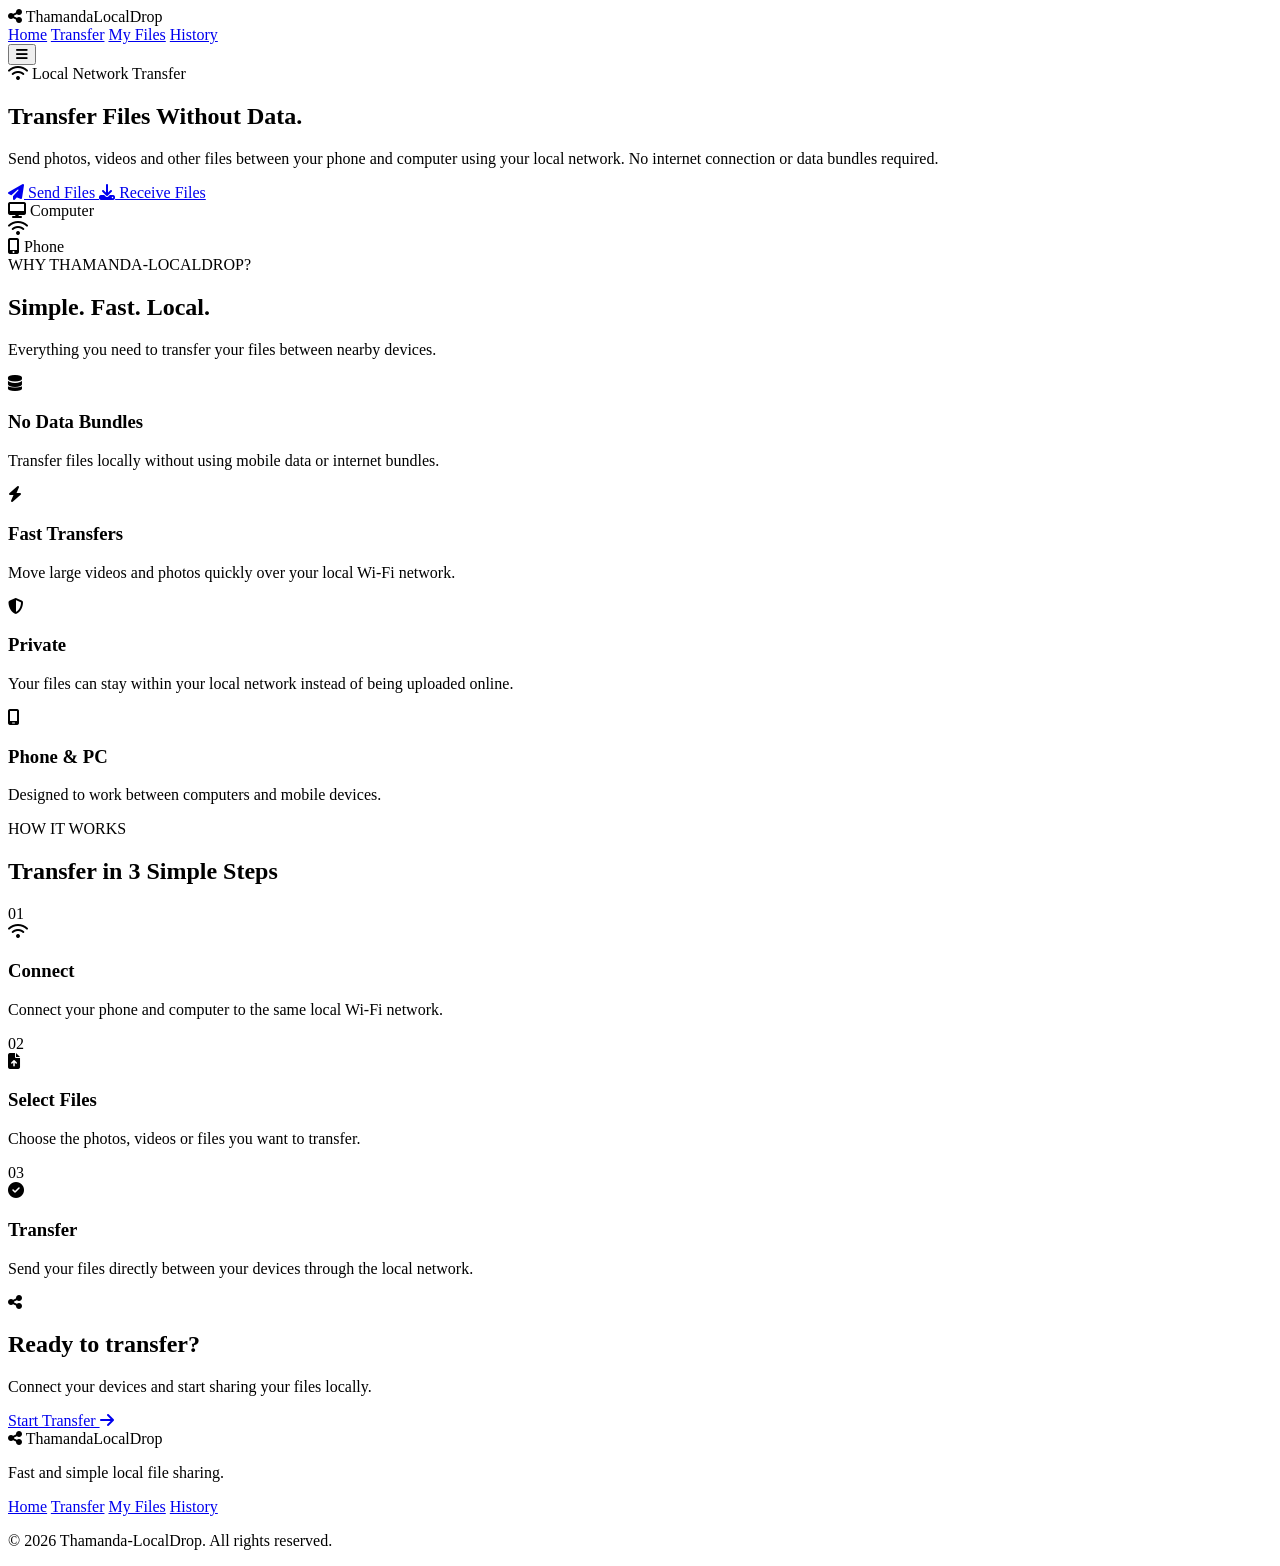
==== index.html @ da9ce6a8 "index and transfer done" ====
<!DOCTYPE html>
<html lang="en">

<head>
    <meta charset="UTF-8">

    <meta name="viewport" content="width=device-width, initial-scale=1.0">

    <meta name="description"
        content="Thamanda-LocalDrop allows you to transfer photos and videos between devices without using mobile data.">

    <title>Thamanda-LocalDrop | File Transfer</title>

    <link rel="stylesheet" href="css/style.css">

    <!-- Font Awesome -->
    <link rel="stylesheet"
        href="https://cdnjs.cloudflare.com/ajax/libs/font-awesome/6.7.2/css/all.min.css">
</head>

<body>

    <!-- ================= HEADER ================= -->

    <header class="header">

        <div class="logo">
            <i class="fa-solid fa-share-nodes"></i>
            <span>Thamanda<span>LocalDrop</span></span>
        </div>

        <nav class="navbar">
            <a href="index.html" class="active">Home</a>
            <a href="transfer.html">Transfer</a>
            <a href="files.html">My Files</a>
            <a href="history.html">History</a>
        </nav>

        <button class="menu-btn" id="menuBtn">
            <i class="fa-solid fa-bars"></i>
        </button>

    </header>


    <!-- ================= HERO SECTION ================= -->

    <main>

        <section class="hero">

            <div class="hero-content">

                <div class="badge">
                    <i class="fa-solid fa-wifi"></i>
                    Local Network Transfer
                </div>

                <h1>
                    Transfer Files
                    <span>Without Data.</span>
                </h1>

                <p>
                    Send photos, videos and other files between your
                    phone and computer using your local network.
                    No internet connection or data bundles required.
                </p>

                <div class="hero-buttons">

                    <a href="transfer.html" class="btn primary-btn">
                        <i class="fa-solid fa-paper-plane"></i>
                        Send Files
                    </a>

                    <a href="files.html" class="btn secondary-btn">
                        <i class="fa-solid fa-download"></i>
                        Receive Files
                    </a>

                </div>

            </div>


            <!-- Transfer Illustration -->

            <div class="transfer-illustration">

                <div class="device computer">

                    <div class="device-screen">

                        <i class="fa-solid fa-desktop"></i>

                        <span>Computer</span>

                    </div>

                </div>


                <div class="connection">

                    <div class="connection-line"></div>

                    <div class="connection-icon">
                        <i class="fa-solid fa-wifi"></i>
                    </div>

                </div>


                <div class="device phone">

                    <div class="device-screen">

                        <i class="fa-solid fa-mobile-screen-button"></i>

                        <span>Phone</span>

                    </div>

                </div>

            </div>

        </section>


        <!-- ================= FEATURES ================= -->

        <section class="features">

            <div class="section-heading">

                <span>WHY THAMANDA-LOCALDROP?</span>

                <h2>
                    Simple. Fast. Local.
                </h2>

                <p>
                    Everything you need to transfer your files
                    between nearby devices.
                </p>

            </div>


            <div class="feature-container">

                <div class="feature-card">

                    <div class="feature-icon">
                        <i class="fa-solid fa-database"></i>
                    </div>

                    <h3>No Data Bundles</h3>

                    <p>
                        Transfer files locally without using
                        mobile data or internet bundles.
                    </p>

                </div>


                <div class="feature-card">

                    <div class="feature-icon">
                        <i class="fa-solid fa-bolt"></i>
                    </div>

                    <h3>Fast Transfers</h3>

                    <p>
                        Move large videos and photos quickly
                        over your local Wi-Fi network.
                    </p>

                </div>


                <div class="feature-card">

                    <div class="feature-icon">
                        <i class="fa-solid fa-shield-halved"></i>
                    </div>

                    <h3>Private</h3>

                    <p>
                        Your files can stay within your local
                        network instead of being uploaded online.
                    </p>

                </div>


                <div class="feature-card">

                    <div class="feature-icon">
                        <i class="fa-solid fa-mobile-screen"></i>
                    </div>

                    <h3>Phone & PC</h3>

                    <p>
                        Designed to work between computers
                        and mobile devices.
                    </p>

                </div>

            </div>

        </section>


        <!-- ================= HOW IT WORKS ================= -->

        <section class="how-it-works">

            <div class="section-heading">

                <span>HOW IT WORKS</span>

                <h2>
                    Transfer in 3 Simple Steps
                </h2>

            </div>


            <div class="steps">

                <div class="step">

                    <div class="step-number">01</div>

                    <i class="fa-solid fa-wifi"></i>

                    <h3>Connect</h3>

                    <p>
                        Connect your phone and computer
                        to the same local Wi-Fi network.
                    </p>

                </div>


                <div class="step">

                    <div class="step-number">02</div>

                    <i class="fa-solid fa-file-arrow-up"></i>

                    <h3>Select Files</h3>

                    <p>
                        Choose the photos, videos or files
                        you want to transfer.
                    </p>

                </div>


                <div class="step">

                    <div class="step-number">03</div>

                    <i class="fa-solid fa-circle-check"></i>

                    <h3>Transfer</h3>

                    <p>
                        Send your files directly between
                        your devices through the local network.
                    </p>

                </div>

            </div>

        </section>


        <!-- ================= CALL TO ACTION ================= -->

        <section class="cta">

            <div class="cta-content">

                <i class="fa-solid fa-share-nodes"></i>

                <h2>
                    Ready to transfer?
                </h2>

                <p>
                    Connect your devices and start sharing
                    your files locally.
                </p>

                <a href="transfer.html" class="btn primary-btn">
                    Start Transfer
                    <i class="fa-solid fa-arrow-right"></i>
                </a>

            </div>

        </section>

    </main>


    <!-- ================= FOOTER ================= -->

    <footer class="footer">

        <div class="footer-content">

            <div class="footer-logo">

                <i class="fa-solid fa-share-nodes"></i>

                <span>
                    Thamanda<span>LocalDrop</span>
                </span>

            </div>

            <p>
                Fast and simple local file sharing.
            </p>

            <div class="footer-links">

                <a href="index.html">Home</a>
                <a href="transfer.html">Transfer</a>
                <a href="files.html">My Files</a>
                <a href="history.html">History</a>

            </div>

        </div>

        <div class="copyright">

            <p>
                &copy; 2026 Thamanda-LocalDrop. All rights reserved.
            </p>

        </div>

    </footer>


    <script src="js/app.js"></script>

</body>

</html>
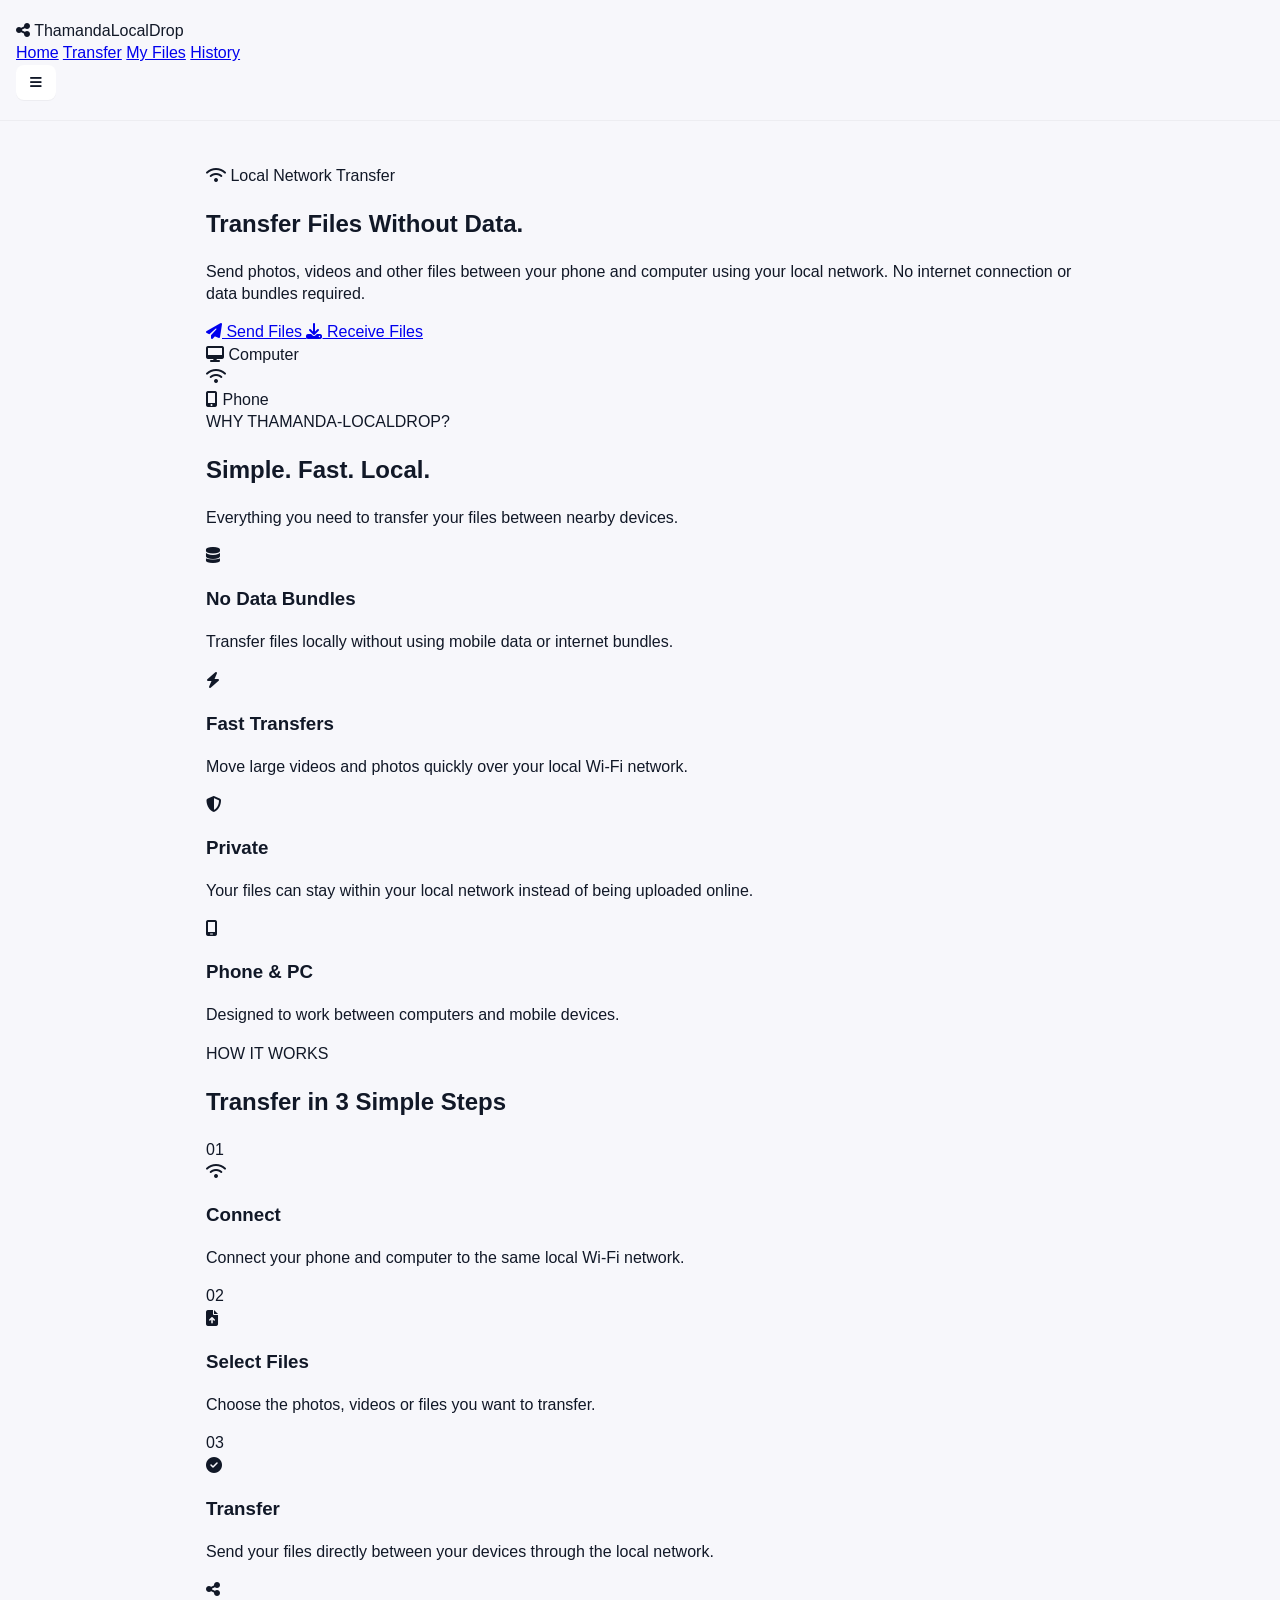
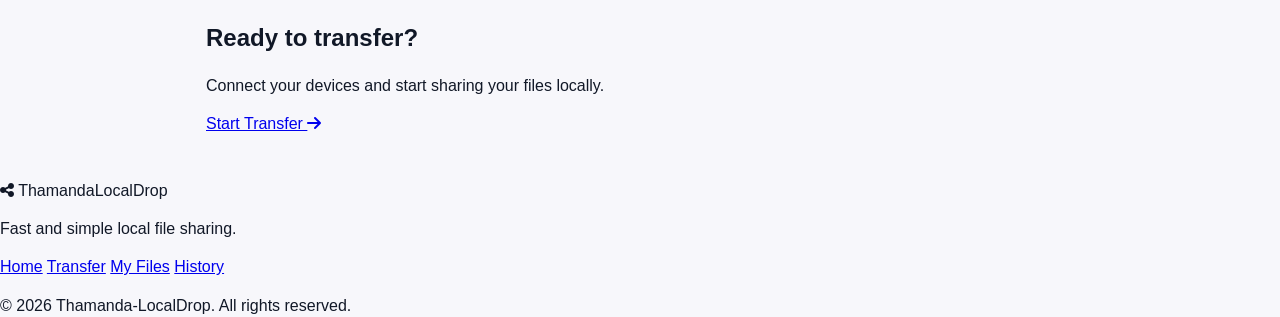
==== commit 1a2c998e: "done" ====
--- a/index.html
+++ b/index.html
@@ -11,7 +11,7 @@
 
     <title>Thamanda-LocalDrop | File Transfer</title>
 
-    <link rel="stylesheet" href="css/style.css">
+    <link rel="stylesheet" href="style.css">
 
     <!-- Font Awesome -->
     <link rel="stylesheet"
--- a/style.css
+++ b/style.css
@@ -0,0 +1,74 @@
+:root{
+	--bg: #f7f7fb;
+	--card: #ffffff;
+	--text: #111827;
+	--muted: #6b7280;
+	--accent: #2563eb;
+	--danger: #ef4444;
+	--radius: 8px;
+	--shadow: 0 6px 18px rgba(15,23,42,0.06);
+}
+
+html[data-theme="dark"]{
+	--bg: #0b1220;
+	--card: #071126;
+	--text: #e6eef8;
+	--muted: #9aa8bf;
+	--accent: #60a5fa;
+	--shadow: 0 8px 24px rgba(2,6,23,0.6);
+}
+
+*{box-sizing:border-box}
+html,body{height:100%}
+body{
+	margin:0;
+	font-family: -apple-system, BlinkMacSystemFont, "Segoe UI", Roboto, "Helvetica Neue", Arial;
+	background:var(--bg);
+	color:var(--text);
+	-webkit-font-smoothing:antialiased;
+	-moz-osx-font-smoothing:grayscale;
+	line-height:1.4;
+}
+
+header{padding:20px 16px;border-bottom:1px solid rgba(0,0,0,0.04);background:transparent}
+header h1{margin:0;font-size:20px}
+
+main{max-width:900px;margin:28px auto;padding:16px}
+
+.card{
+	background:var(--card);
+	border-radius:var(--radius);
+	box-shadow:var(--shadow);
+	padding:18px;
+}
+
+form{display:block}
+form section{display:flex;align-items:center;justify-content:space-between;padding:12px 0;border-bottom:1px solid rgba(15,23,42,0.03)}
+form section:last-of-type{border-bottom:0}
+form label{font-weight:600;color:var(--text);margin-right:12px}
+
+input[type="checkbox"]{width:18px;height:18px}
+select,input[type="text"],input[type="number"]{
+	padding:8px 10px;border-radius:6px;border:1px solid rgba(0,0,0,0.08);background:transparent;color:var(--text)
+}
+
+input[type="range"]{width:240px}
+.range-wrap{display:flex;align-items:center;gap:12px}
+
+.actions{display:flex;gap:12px;margin-top:18px}
+button{
+	border:0;padding:10px 14px;border-radius:8px;background:var(--card);cursor:pointer;color:var(--text);
+	box-shadow:0 1px 0 rgba(0,0,0,0.04)
+}
+button#saveBtn{background:var(--accent);color:white}
+button#resetBtn{background:transparent;border:1px solid rgba(0,0,0,0.06)}
+
+/* small screens */
+@media (max-width:600px){
+	form section{flex-direction:column;align-items:flex-start;gap:8px}
+	input[type="range"]{width:100%}
+}
+
+/* utility */
+.muted{color:var(--muted);font-size:13px}
+
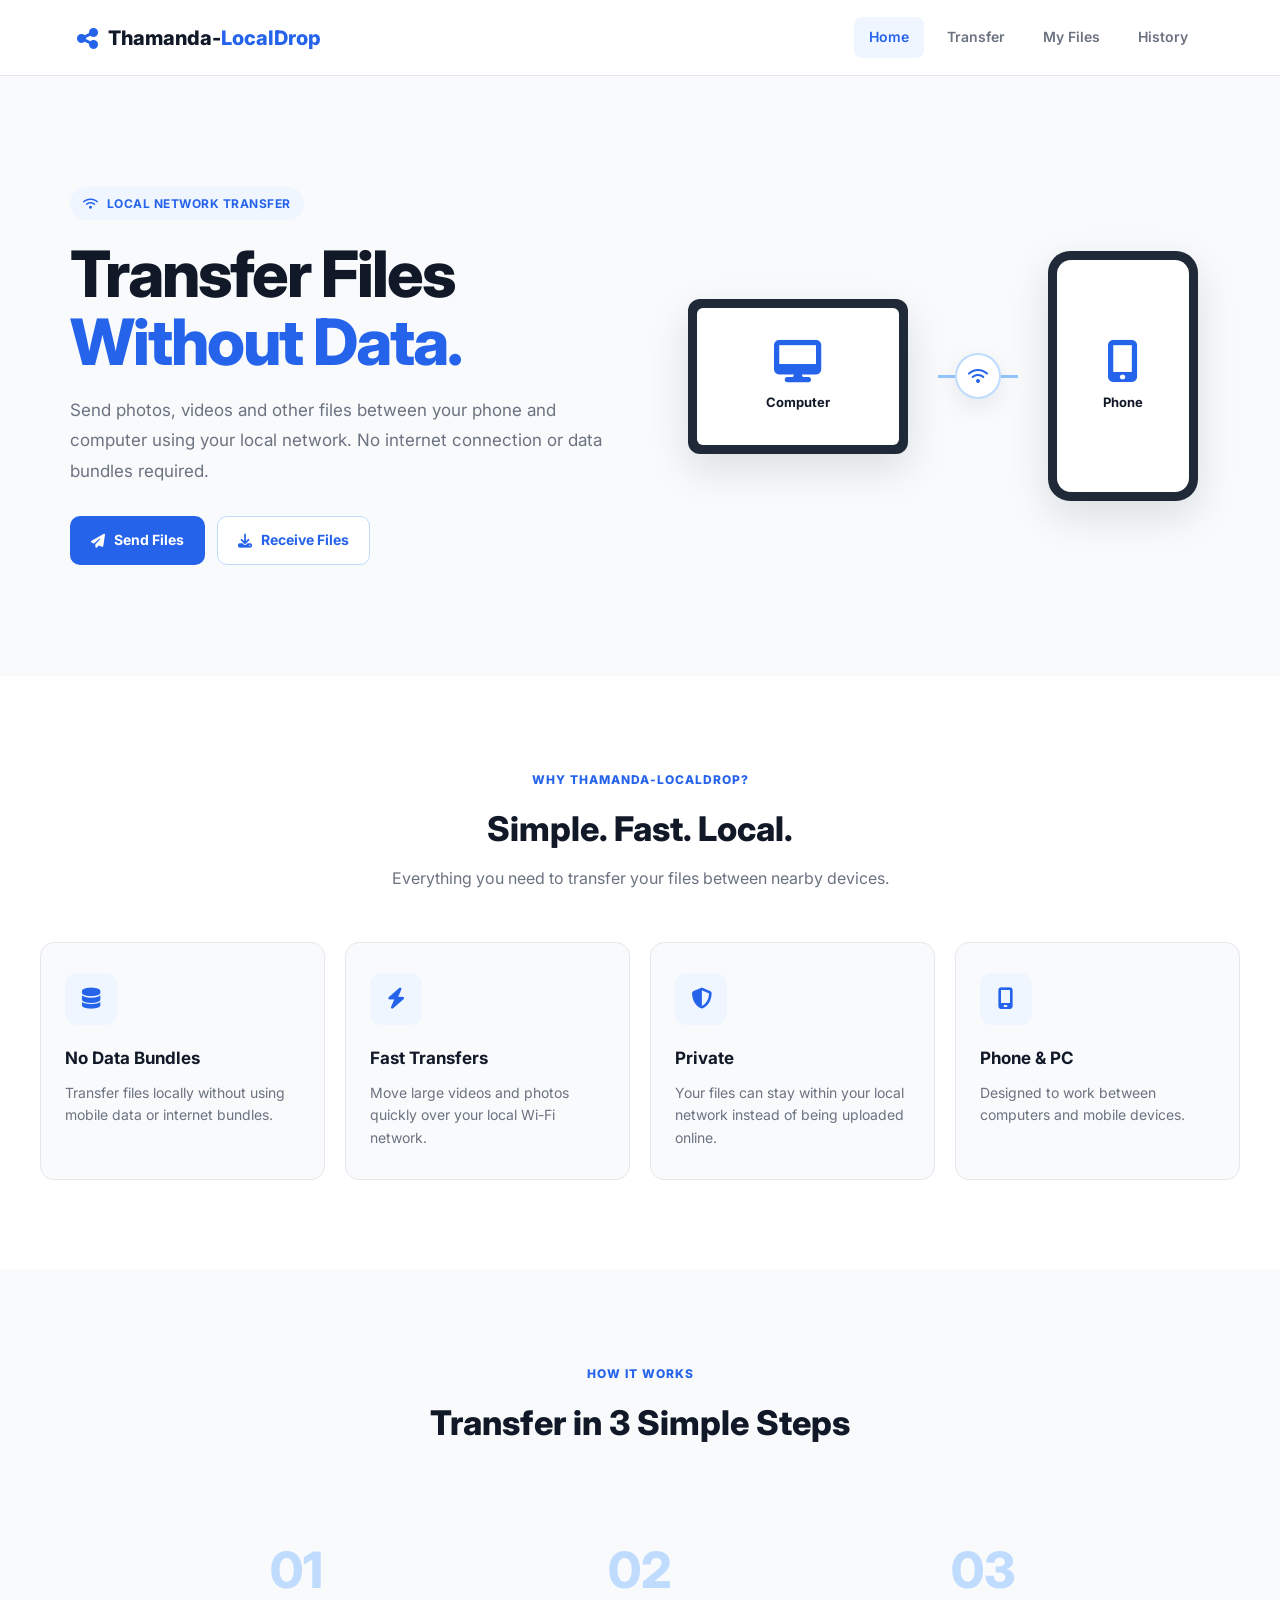
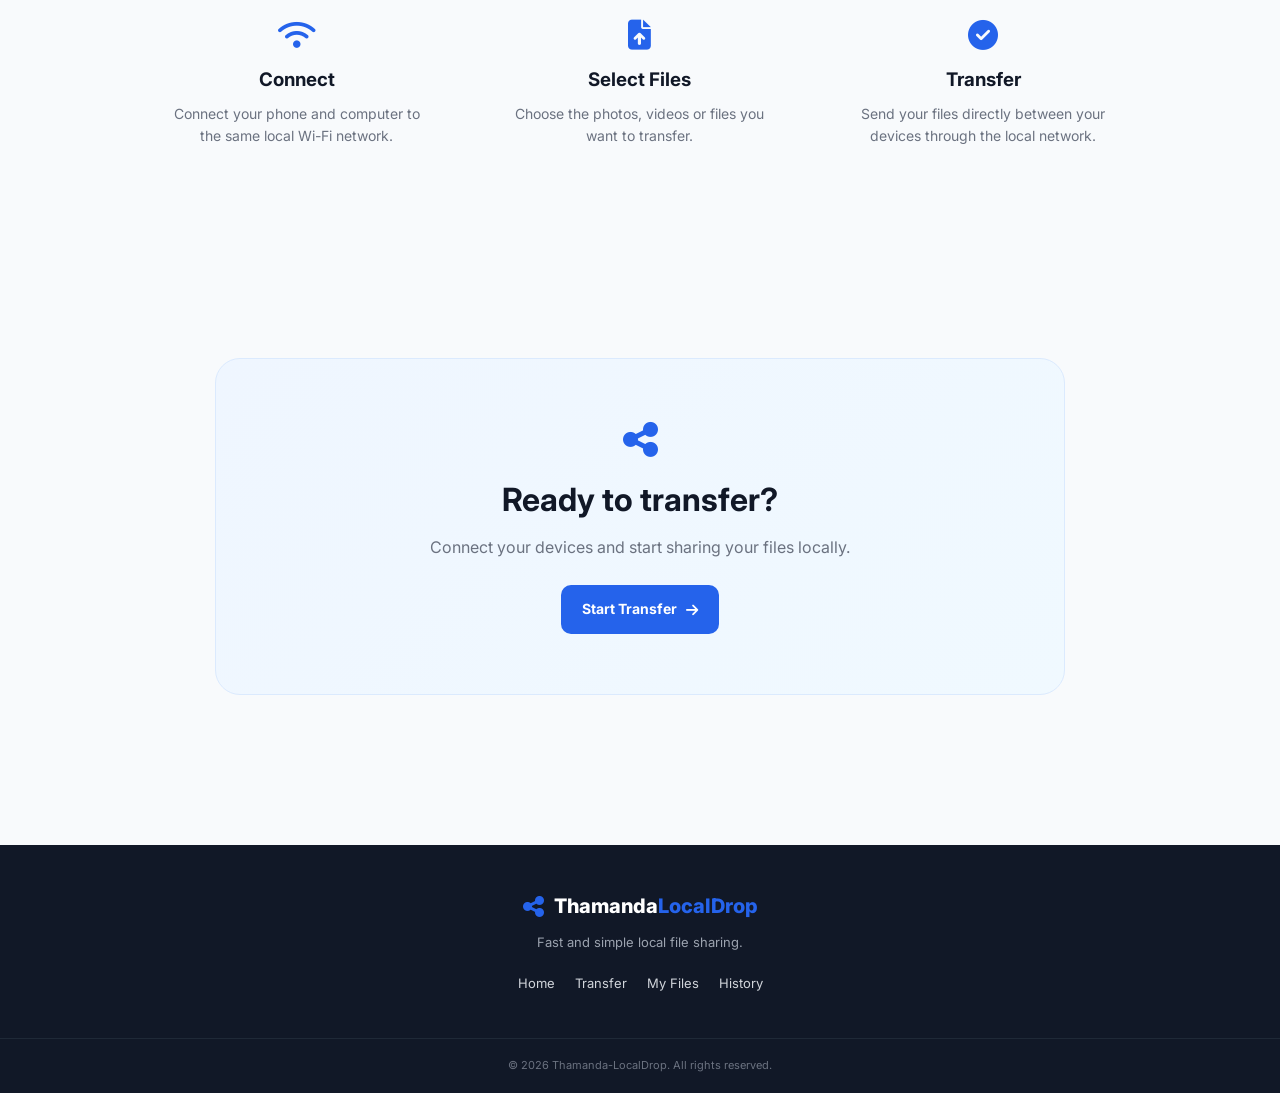
==== commit 3d747f43: "all pages done" ====
--- a/index.html
+++ b/index.html
@@ -26,7 +26,7 @@
 
         <div class="logo">
             <i class="fa-solid fa-share-nodes"></i>
-            <span>Thamanda<span>LocalDrop</span></span>
+            <span>Thamanda-<span>LocalDrop</span></span>
         </div>
 
         <nav class="navbar">
--- a/style.css
+++ b/style.css
@@ -1,74 +1,2448 @@
-:root{
-	--bg: #f7f7fb;
-	--card: #ffffff;
-	--text: #111827;
-	--muted: #6b7280;
-	--accent: #2563eb;
-	--danger: #ef4444;
-	--radius: 8px;
-	--shadow: 0 6px 18px rgba(15,23,42,0.06);
-}
-
-html[data-theme="dark"]{
-	--bg: #0b1220;
-	--card: #071126;
-	--text: #e6eef8;
-	--muted: #9aa8bf;
-	--accent: #60a5fa;
-	--shadow: 0 8px 24px rgba(2,6,23,0.6);
-}
-
-*{box-sizing:border-box}
-html,body{height:100%}
-body{
-	margin:0;
-	font-family: -apple-system, BlinkMacSystemFont, "Segoe UI", Roboto, "Helvetica Neue", Arial;
-	background:var(--bg);
-	color:var(--text);
-	-webkit-font-smoothing:antialiased;
-	-moz-osx-font-smoothing:grayscale;
-	line-height:1.4;
-}
-
-header{padding:20px 16px;border-bottom:1px solid rgba(0,0,0,0.04);background:transparent}
-header h1{margin:0;font-size:20px}
-
-main{max-width:900px;margin:28px auto;padding:16px}
-
-.card{
-	background:var(--card);
-	border-radius:var(--radius);
-	box-shadow:var(--shadow);
-	padding:18px;
-}
-
-form{display:block}
-form section{display:flex;align-items:center;justify-content:space-between;padding:12px 0;border-bottom:1px solid rgba(15,23,42,0.03)}
-form section:last-of-type{border-bottom:0}
-form label{font-weight:600;color:var(--text);margin-right:12px}
-
-input[type="checkbox"]{width:18px;height:18px}
-select,input[type="text"],input[type="number"]{
-	padding:8px 10px;border-radius:6px;border:1px solid rgba(0,0,0,0.08);background:transparent;color:var(--text)
-}
-
-input[type="range"]{width:240px}
-.range-wrap{display:flex;align-items:center;gap:12px}
-
-.actions{display:flex;gap:12px;margin-top:18px}
-button{
-	border:0;padding:10px 14px;border-radius:8px;background:var(--card);cursor:pointer;color:var(--text);
-	box-shadow:0 1px 0 rgba(0,0,0,0.04)
-}
-button#saveBtn{background:var(--accent);color:white}
-button#resetBtn{background:transparent;border:1px solid rgba(0,0,0,0.06)}
-
-/* small screens */
-@media (max-width:600px){
-	form section{flex-direction:column;align-items:flex-start;gap:8px}
-	input[type="range"]{width:100%}
-}
-
-/* utility */
-.muted{color:var(--muted);font-size:13px}
-
+/* =========================================================
+   THAMANDA-LOCALDROP / LOCALDROP
+   GLOBAL STYLES
+========================================================= */
+
+@import url('https://fonts.googleapis.com/css2?family=Inter:wght@400;500;600;700;800&display=swap');
+
+:root {
+    --primary: #2563eb;
+    --primary-dark: #1d4ed8;
+    --primary-light: #eff6ff;
+
+    --secondary: #06b6d4;
+
+    --success: #16a34a;
+    --success-light: #f0fdf4;
+
+    --danger: #dc2626;
+    --danger-light: #fef2f2;
+
+    --warning: #f59e0b;
+    --warning-light: #fffbeb;
+
+    --dark: #111827;
+    --text: #374151;
+    --muted: #6b7280;
+
+    --light: #f8fafc;
+    --white: #ffffff;
+
+    --border: #e5e7eb;
+
+    --shadow-sm: 0 2px 8px rgba(15, 23, 42, 0.06);
+    --shadow: 0 8px 25px rgba(15, 23, 42, 0.08);
+    --shadow-lg: 0 15px 40px rgba(15, 23, 42, 0.12);
+
+    --radius-sm: 8px;
+    --radius: 14px;
+    --radius-lg: 20px;
+
+    --max-width: 1200px;
+}
+
+
+/* =========================================================
+   RESET
+========================================================= */
+
+* {
+    margin: 0;
+    padding: 0;
+    box-sizing: border-box;
+}
+
+html {
+    scroll-behavior: smooth;
+}
+
+body {
+    font-family: 'Inter', sans-serif;
+    background: var(--light);
+    color: var(--text);
+    line-height: 1.6;
+}
+
+button,
+input,
+select {
+    font-family: inherit;
+}
+
+button {
+    cursor: pointer;
+}
+
+a {
+    text-decoration: none;
+    color: inherit;
+}
+
+img {
+    max-width: 100%;
+}
+
+
+/* =========================================================
+   HEADER
+========================================================= */
+
+.header {
+    width: 100%;
+    height: 76px;
+
+    display: flex;
+    align-items: center;
+    justify-content: space-between;
+
+    padding: 0 6%;
+
+    background: var(--white);
+    border-bottom: 1px solid var(--border);
+
+    position: sticky;
+    top: 0;
+    z-index: 1000;
+}
+
+
+/* LOGO */
+
+.logo,
+.footer-logo {
+    display: flex;
+    align-items: center;
+    gap: 10px;
+
+    font-size: 20px;
+    font-weight: 800;
+
+    color: var(--dark);
+}
+
+.logo i,
+.footer-logo i {
+    color: var(--primary);
+    font-size: 24px;
+}
+
+.logo span span,
+.footer-logo span span {
+    color: var(--primary);
+}
+
+
+/* NAVIGATION */
+
+.navbar {
+    display: flex;
+    align-items: center;
+    gap: 8px;
+}
+
+.navbar a {
+    padding: 9px 15px;
+
+    color: var(--muted);
+
+    font-size: 14px;
+    font-weight: 600;
+
+    border-radius: var(--radius-sm);
+
+    transition: 0.25s ease;
+}
+
+.navbar a:hover {
+    background: var(--primary-light);
+    color: var(--primary);
+}
+
+.navbar a.active {
+    background: var(--primary-light);
+    color: var(--primary);
+}
+
+
+/* MOBILE MENU */
+
+.menu-btn {
+    display: none;
+
+    border: none;
+    background: transparent;
+
+    font-size: 22px;
+    color: var(--dark);
+}
+
+
+/* =========================================================
+   GENERAL BUTTONS
+========================================================= */
+
+.btn {
+    display: inline-flex;
+    align-items: center;
+    justify-content: center;
+    gap: 9px;
+
+    padding: 12px 20px;
+
+    border-radius: 10px;
+
+    font-size: 14px;
+    font-weight: 700;
+
+    border: 1px solid transparent;
+
+    transition: 0.25s ease;
+}
+
+.primary-btn {
+    background: var(--primary);
+    color: white;
+}
+
+.primary-btn:hover {
+    background: var(--primary-dark);
+    transform: translateY(-2px);
+    box-shadow: 0 8px 18px rgba(37, 99, 235, 0.25);
+}
+
+.secondary-btn {
+    background: white;
+    color: var(--primary);
+
+    border-color: #bfdbfe;
+}
+
+.secondary-btn:hover {
+    background: var(--primary-light);
+    transform: translateY(-2px);
+}
+
+
+/* =========================================================
+   BADGE
+========================================================= */
+
+.badge {
+    display: inline-flex;
+    align-items: center;
+    gap: 8px;
+
+    width: fit-content;
+
+    padding: 7px 13px;
+
+    background: var(--primary-light);
+    color: var(--primary);
+
+    border-radius: 50px;
+
+    font-size: 12px;
+    font-weight: 700;
+
+    text-transform: uppercase;
+    letter-spacing: 0.5px;
+}
+
+
+/* =========================================================
+   HERO
+========================================================= */
+
+.hero {
+    max-width: var(--max-width);
+
+    margin: auto;
+
+    min-height: 600px;
+
+    padding: 90px 30px;
+
+    display: grid;
+    grid-template-columns: 1fr 1fr;
+
+    align-items: center;
+
+    gap: 70px;
+}
+
+.hero-content h1 {
+    margin: 20px 0;
+
+    color: var(--dark);
+
+    font-size: clamp(42px, 5vw, 68px);
+
+    line-height: 1.05;
+
+    font-weight: 800;
+
+    letter-spacing: -2px;
+}
+
+.hero-content h1 span {
+    display: block;
+    color: var(--primary);
+}
+
+.hero-content > p {
+    max-width: 600px;
+
+    color: var(--muted);
+
+    font-size: 17px;
+
+    line-height: 1.8;
+
+    margin-bottom: 30px;
+}
+
+.hero-buttons {
+    display: flex;
+    gap: 12px;
+    flex-wrap: wrap;
+}
+
+
+/* =========================================================
+   TRANSFER ILLUSTRATION
+========================================================= */
+
+.transfer-illustration {
+    min-height: 330px;
+
+    display: flex;
+    align-items: center;
+    justify-content: center;
+
+    gap: 30px;
+
+    position: relative;
+}
+
+
+/* DEVICES */
+
+.device {
+    width: 150px;
+    height: 250px;
+
+    padding: 9px;
+
+    background: #1f2937;
+
+    border-radius: 22px;
+
+    box-shadow: var(--shadow-lg);
+}
+
+.device.computer {
+    width: 220px;
+    height: 155px;
+
+    border-radius: 12px;
+}
+
+.device-screen {
+    height: 100%;
+
+    display: flex;
+    flex-direction: column;
+
+    align-items: center;
+    justify-content: center;
+
+    gap: 10px;
+
+    background: white;
+
+    border-radius: 14px;
+
+    color: var(--primary);
+}
+
+.device.computer .device-screen {
+    border-radius: 6px;
+}
+
+.device-screen i {
+    font-size: 42px;
+}
+
+.device-screen span {
+    color: var(--dark);
+    font-size: 13px;
+    font-weight: 700;
+}
+
+
+/* CONNECTION */
+
+.connection {
+    display: flex;
+    align-items: center;
+    justify-content: center;
+
+    position: relative;
+}
+
+.connection-line {
+    width: 80px;
+    height: 3px;
+
+    background: #93c5fd;
+}
+
+.connection-icon {
+    width: 46px;
+    height: 46px;
+
+    display: flex;
+    align-items: center;
+    justify-content: center;
+
+    position: absolute;
+
+    background: white;
+
+    border: 2px solid #bfdbfe;
+
+    border-radius: 50%;
+
+    color: var(--primary);
+
+    box-shadow: var(--shadow);
+}
+
+
+/* =========================================================
+   SECTION HEADING
+========================================================= */
+
+.section-heading {
+    max-width: 700px;
+
+    margin: auto;
+
+    text-align: center;
+
+    padding: 0 20px;
+}
+
+.section-heading > span {
+    color: var(--primary);
+
+    font-size: 12px;
+    font-weight: 800;
+
+    letter-spacing: 1px;
+}
+
+.section-heading h2 {
+    margin: 10px 0;
+
+    color: var(--dark);
+
+    font-size: 34px;
+    font-weight: 800;
+}
+
+.section-heading p {
+    color: var(--muted);
+}
+
+
+/* =========================================================
+   FEATURES
+========================================================= */
+
+.features {
+    padding: 90px 30px;
+
+    background: white;
+}
+
+.feature-container {
+    max-width: var(--max-width);
+
+    margin: 50px auto 0;
+
+    display: grid;
+
+    grid-template-columns: repeat(4, 1fr);
+
+    gap: 20px;
+}
+
+.feature-card {
+    padding: 30px 24px;
+
+    background: var(--light);
+
+    border: 1px solid var(--border);
+
+    border-radius: var(--radius);
+
+    transition: 0.25s ease;
+}
+
+.feature-card:hover {
+    transform: translateY(-5px);
+
+    background: white;
+
+    box-shadow: var(--shadow);
+}
+
+.feature-icon {
+    width: 52px;
+    height: 52px;
+
+    display: flex;
+    align-items: center;
+    justify-content: center;
+
+    margin-bottom: 20px;
+
+    background: var(--primary-light);
+
+    border-radius: 12px;
+
+    color: var(--primary);
+
+    font-size: 21px;
+}
+
+.feature-card h3 {
+    color: var(--dark);
+
+    font-size: 17px;
+
+    margin-bottom: 10px;
+}
+
+.feature-card p {
+    color: var(--muted);
+
+    font-size: 14px;
+}
+
+
+/* =========================================================
+   HOW IT WORKS
+========================================================= */
+
+.how-it-works {
+    padding: 90px 30px;
+}
+
+.steps {
+    max-width: 1000px;
+
+    margin: 50px auto 0;
+
+    display: grid;
+    grid-template-columns: repeat(3, 1fr);
+
+    gap: 30px;
+}
+
+.step {
+    padding: 30px;
+
+    text-align: center;
+
+    position: relative;
+}
+
+.step-number {
+    color: #bfdbfe;
+
+    font-size: 50px;
+
+    font-weight: 800;
+}
+
+.step > i {
+    display: block;
+
+    margin: 10px 0 15px;
+
+    color: var(--primary);
+
+    font-size: 30px;
+}
+
+.step h3 {
+    color: var(--dark);
+
+    margin-bottom: 8px;
+}
+
+.step p {
+    color: var(--muted);
+
+    font-size: 14px;
+}
+
+
+/* =========================================================
+   CTA
+========================================================= */
+
+.cta {
+    padding: 90px 30px;
+}
+
+.cta-content {
+    max-width: 850px;
+
+    margin: auto;
+
+    padding: 60px 30px;
+
+    text-align: center;
+
+    background: linear-gradient(
+        135deg,
+        #eff6ff,
+        #f0f9ff
+    );
+
+    border: 1px solid #dbeafe;
+
+    border-radius: 25px;
+}
+
+.cta-content > i {
+    color: var(--primary);
+
+    font-size: 40px;
+
+    margin-bottom: 15px;
+}
+
+.cta-content h2 {
+    color: var(--dark);
+
+    font-size: 32px;
+
+    margin-bottom: 10px;
+}
+
+.cta-content p {
+    color: var(--muted);
+
+    margin-bottom: 25px;
+}
+
+
+/* =========================================================
+   PAGE HEADER
+========================================================= */
+
+.page-header {
+    max-width: 800px;
+
+    margin: auto;
+
+    padding: 70px 20px 45px;
+
+    text-align: center;
+}
+
+.page-header .badge {
+    margin: auto;
+}
+
+.page-header h1 {
+    margin: 15px 0 10px;
+
+    color: var(--dark);
+
+    font-size: 42px;
+
+    font-weight: 800;
+}
+
+.page-header p {
+    color: var(--muted);
+
+    font-size: 16px;
+}
+
+
+/* =========================================================
+   TRANSFER PAGE
+========================================================= */
+
+.transfer-page,
+.files-page,
+.history-page {
+    padding-bottom: 80px;
+}
+
+
+/* CONNECTION STATUS */
+
+.connection-status {
+    max-width: var(--max-width);
+
+    margin: 0 auto 30px;
+
+    padding: 22px 25px;
+
+    display: flex;
+    align-items: center;
+
+    gap: 18px;
+
+    background: white;
+
+    border: 1px solid var(--border);
+
+    border-radius: var(--radius);
+
+    box-shadow: var(--shadow-sm);
+}
+
+.status-icon {
+    width: 50px;
+    height: 50px;
+
+    display: flex;
+    align-items: center;
+    justify-content: center;
+
+    background: var(--success-light);
+
+    color: var(--success);
+
+    border-radius: 12px;
+}
+
+.status-information {
+    flex: 1;
+}
+
+.status-information > span,
+.storage-heading span,
+.files-heading > div > span,
+.history-heading > div > span {
+    display: block;
+
+    color: var(--muted);
+
+    font-size: 11px;
+
+    font-weight: 800;
+
+    letter-spacing: 1px;
+}
+
+.status-information h3 {
+    color: var(--dark);
+
+    font-size: 17px;
+}
+
+.status-information p {
+    color: var(--success);
+
+    font-size: 12px;
+}
+
+.status-information p i {
+    font-size: 7px;
+}
+
+.connected-device {
+    display: flex;
+    align-items: center;
+
+    gap: 10px;
+
+    padding: 10px 15px;
+
+    background: var(--light);
+
+    border-radius: 10px;
+}
+
+.connected-device > i {
+    color: var(--primary);
+
+    font-size: 22px;
+}
+
+.connected-device strong {
+    display: block;
+
+    color: var(--dark);
+
+    font-size: 13px;
+}
+
+.connected-device small {
+    color: var(--success);
+
+    font-size: 11px;
+}
+
+
+/* TRANSFER CONTAINER */
+
+.transfer-container {
+    max-width: var(--max-width);
+
+    margin: auto;
+
+    display: grid;
+
+    grid-template-columns: 1fr 50px 1fr;
+
+    align-items: center;
+
+    gap: 20px;
+}
+
+.transfer-card {
+    padding: 35px;
+
+    background: white;
+
+    border: 1px solid var(--border);
+
+    border-radius: var(--radius-lg);
+
+    box-shadow: var(--shadow-sm);
+}
+
+.transfer-card-icon {
+    width: 58px;
+    height: 58px;
+
+    display: flex;
+    align-items: center;
+    justify-content: center;
+
+    margin-bottom: 20px;
+
+    border-radius: 14px;
+
+    font-size: 23px;
+}
+
+.send-icon {
+    background: var(--primary-light);
+    color: var(--primary);
+}
+
+.receive-icon {
+    background: #ecfeff;
+    color: var(--secondary);
+}
+
+.transfer-card h2 {
+    color: var(--dark);
+
+    margin-bottom: 8px;
+}
+
+.transfer-card > p {
+    color: var(--muted);
+
+    font-size: 14px;
+
+    margin-bottom: 25px;
+}
+
+
+/* FILE SELECT */
+
+.file-select {
+    min-height: 150px;
+
+    display: flex;
+    flex-direction: column;
+
+    align-items: center;
+    justify-content: center;
+
+    gap: 7px;
+
+    padding: 20px;
+
+    background: var(--light);
+
+    border: 2px dashed #cbd5e1;
+
+    border-radius: 14px;
+
+    cursor: pointer;
+
+    transition: 0.25s ease;
+}
+
+.file-select:hover {
+    border-color: var(--primary);
+
+    background: var(--primary-light);
+}
+
+.file-select i {
+    color: var(--primary);
+
+    font-size: 28px;
+}
+
+.file-select span {
+    color: var(--dark);
+
+    font-size: 14px;
+    font-weight: 700;
+}
+
+.file-select small {
+    color: var(--muted);
+}
+
+
+/* SELECTED FILES */
+
+.selected-files {
+    margin-top: 15px;
+}
+
+.selected-file {
+    display: flex;
+    align-items: center;
+    justify-content: space-between;
+
+    padding: 10px 12px;
+
+    margin-bottom: 8px;
+
+    background: var(--light);
+
+    border-radius: 8px;
+
+    font-size: 13px;
+}
+
+
+/* TRANSFER BUTTON */
+
+.transfer-btn {
+    width: 100%;
+
+    margin-top: 18px;
+}
+
+
+/* DIVIDER */
+
+.transfer-divider {
+    display: flex;
+    align-items: center;
+    justify-content: center;
+}
+
+.transfer-divider span {
+    width: 40px;
+    height: 40px;
+
+    display: flex;
+    align-items: center;
+    justify-content: center;
+
+    background: white;
+
+    border: 1px solid var(--border);
+
+    border-radius: 50%;
+
+    color: var(--muted);
+
+    font-size: 11px;
+    font-weight: 700;
+}
+
+
+/* RECEIVE */
+
+.receive-area {
+    min-height: 150px;
+
+    display: flex;
+    flex-direction: column;
+
+    align-items: center;
+    justify-content: center;
+
+    padding: 20px;
+
+    background: var(--light);
+
+    border-radius: 14px;
+
+    text-align: center;
+
+    margin-bottom: 18px;
+}
+
+.receive-area > i {
+    color: var(--secondary);
+
+    font-size: 30px;
+
+    margin-bottom: 10px;
+}
+
+.receive-area h3 {
+    color: var(--dark);
+
+    font-size: 15px;
+}
+
+.receive-area p {
+    color: var(--muted);
+
+    font-size: 12px;
+}
+
+
+/* =========================================================
+   TRANSFER PROGRESS
+========================================================= */
+
+.transfer-progress {
+    max-width: var(--max-width);
+
+    margin: 30px auto 0;
+
+    padding: 25px;
+
+    background: white;
+
+    border: 1px solid var(--border);
+
+    border-radius: var(--radius);
+
+    box-shadow: var(--shadow-sm);
+}
+
+.progress-header,
+.progress-details {
+    display: flex;
+    align-items: center;
+    justify-content: space-between;
+}
+
+.progress-header span {
+    color: var(--primary);
+
+    font-size: 11px;
+    font-weight: 800;
+}
+
+.progress-header h3 {
+    color: var(--dark);
+}
+
+.progress-header strong {
+    color: var(--primary);
+
+    font-size: 20px;
+}
+
+.progress-bar {
+    height: 9px;
+
+    margin: 18px 0 10px;
+
+    overflow: hidden;
+
+    background: #e5e7eb;
+
+    border-radius: 50px;
+}
+
+.progress-fill {
+    width: 0;
+    height: 100%;
+
+    background: var(--primary);
+
+    border-radius: inherit;
+
+    transition: width 0.3s ease;
+}
+
+.progress-details {
+    color: var(--muted);
+
+    font-size: 12px;
+}
+
+
+/* =========================================================
+   TRANSFER TIPS
+========================================================= */
+
+.transfer-tips {
+    max-width: var(--max-width);
+
+    margin: 30px auto 0;
+
+    display: grid;
+
+    grid-template-columns: repeat(3, 1fr);
+
+    gap: 15px;
+}
+
+.tip {
+    display: flex;
+
+    gap: 15px;
+
+    padding: 20px;
+
+    background: white;
+
+    border: 1px solid var(--border);
+
+    border-radius: var(--radius);
+}
+
+.tip > i {
+    color: var(--primary);
+
+    font-size: 20px;
+}
+
+.tip h3 {
+    color: var(--dark);
+
+    font-size: 14px;
+
+    margin-bottom: 4px;
+}
+
+.tip p {
+    color: var(--muted);
+
+    font-size: 12px;
+}
+
+
+/* =========================================================
+   FILES PAGE
+========================================================= */
+
+.storage-card {
+    max-width: var(--max-width);
+
+    margin: auto;
+
+    padding: 25px;
+
+    display: flex;
+
+    gap: 20px;
+
+    background: white;
+
+    border: 1px solid var(--border);
+
+    border-radius: var(--radius);
+
+    box-shadow: var(--shadow-sm);
+}
+
+.storage-icon {
+    width: 55px;
+    height: 55px;
+
+    display: flex;
+    align-items: center;
+    justify-content: center;
+
+    background: var(--primary-light);
+
+    color: var(--primary);
+
+    border-radius: 12px;
+
+    font-size: 22px;
+}
+
+.storage-information {
+    flex: 1;
+}
+
+.storage-heading {
+    display: flex;
+
+    justify-content: space-between;
+
+    align-items: center;
+}
+
+.storage-heading h3 {
+    color: var(--dark);
+
+    font-size: 21px;
+}
+
+.storage-heading h3 small {
+    color: var(--muted);
+
+    font-size: 12px;
+
+    font-weight: 500;
+}
+
+.storage-heading > strong {
+    color: var(--muted);
+
+    font-size: 13px;
+}
+
+.storage-bar {
+    height: 9px;
+
+    margin: 10px 0;
+
+    overflow: hidden;
+
+    background: #e5e7eb;
+
+    border-radius: 50px;
+}
+
+.storage-fill {
+    height: 100%;
+
+    background: var(--primary);
+
+    border-radius: inherit;
+}
+
+.storage-information > p {
+    color: var(--muted);
+
+    font-size: 12px;
+}
+
+
+/* FILE CONTROLS */
+
+.file-controls,
+.history-controls {
+    max-width: var(--max-width);
+
+    margin: 30px auto;
+
+    display: flex;
+
+    align-items: center;
+
+    gap: 15px;
+}
+
+.search-box {
+    flex: 1;
+
+    max-width: 350px;
+
+    height: 45px;
+
+    display: flex;
+
+    align-items: center;
+
+    gap: 10px;
+
+    padding: 0 14px;
+
+    background: white;
+
+    border: 1px solid var(--border);
+
+    border-radius: 10px;
+}
+
+.search-box i {
+    color: var(--muted);
+}
+
+.search-box input {
+    width: 100%;
+
+    border: none;
+    outline: none;
+
+    color: var(--dark);
+
+    background: transparent;
+
+    font-size: 13px;
+}
+
+.filter-buttons {
+    display: flex;
+
+    gap: 6px;
+
+    flex-wrap: wrap;
+}
+
+.filter-btn {
+    padding: 9px 13px;
+
+    background: white;
+
+    border: 1px solid var(--border);
+
+    border-radius: 8px;
+
+    color: var(--muted);
+
+    font-size: 12px;
+    font-weight: 600;
+}
+
+.filter-btn:hover,
+.filter-btn.active {
+    background: var(--primary-light);
+
+    border-color: #bfdbfe;
+
+    color: var(--primary);
+}
+
+
+/* FILE SECTION */
+
+.files-section,
+.history-section {
+    max-width: var(--max-width);
+
+    margin: auto;
+}
+
+.files-heading,
+.history-heading {
+    display: flex;
+
+    align-items: center;
+
+    justify-content: space-between;
+
+    margin-bottom: 20px;
+}
+
+.files-heading h2,
+.history-heading h2 {
+    color: var(--dark);
+
+    font-size: 24px;
+}
+
+.file-count,
+.history-count {
+    padding: 7px 12px;
+
+    background: white;
+
+    border: 1px solid var(--border);
+
+    border-radius: 8px;
+
+    color: var(--muted);
+
+    font-size: 12px;
+}
+
+
+/* FILE GRID */
+
+.file-grid {
+    display: grid;
+
+    grid-template-columns: repeat(4, 1fr);
+
+    gap: 18px;
+}
+
+.file-card {
+    overflow: hidden;
+
+    background: white;
+
+    border: 1px solid var(--border);
+
+    border-radius: var(--radius);
+
+    box-shadow: var(--shadow-sm);
+
+    transition: 0.25s ease;
+}
+
+.file-card:hover {
+    transform: translateY(-4px);
+
+    box-shadow: var(--shadow);
+}
+
+.file-preview {
+    height: 140px;
+
+    display: flex;
+
+    align-items: center;
+    justify-content: center;
+
+    position: relative;
+
+    font-size: 42px;
+}
+
+.image-preview {
+    background: #eff6ff;
+    color: var(--primary);
+}
+
+.video-preview {
+    background: #f5f3ff;
+    color: #7c3aed;
+}
+
+.document-preview {
+    background: #fff7ed;
+    color: #ea580c;
+}
+
+.file-type {
+    position: absolute;
+
+    top: 10px;
+    right: 10px;
+
+    padding: 4px 7px;
+
+    background: white;
+
+    border-radius: 5px;
+
+    color: var(--dark);
+
+    font-size: 9px;
+
+    font-weight: 800;
+}
+
+.file-information {
+    padding: 15px;
+}
+
+.file-information h3 {
+    overflow: hidden;
+
+    color: var(--dark);
+
+    font-size: 14px;
+
+    white-space: nowrap;
+
+    text-overflow: ellipsis;
+}
+
+.file-information p {
+    color: var(--muted);
+
+    font-size: 11px;
+}
+
+.file-actions {
+    display: flex;
+
+    gap: 6px;
+
+    padding: 0 15px 15px;
+}
+
+.file-actions button {
+    width: 34px;
+    height: 34px;
+
+    display: flex;
+
+    align-items: center;
+    justify-content: center;
+
+    background: var(--light);
+
+    border: 1px solid var(--border);
+
+    border-radius: 8px;
+
+    color: var(--muted);
+
+    transition: 0.2s ease;
+}
+
+.file-actions button:hover {
+    background: var(--primary-light);
+
+    color: var(--primary);
+}
+
+.file-actions button:last-child:hover {
+    background: var(--danger-light);
+
+    color: var(--danger);
+}
+
+
+/* EMPTY FILES */
+
+.empty-files,
+.empty-history {
+    display: none;
+
+    padding: 60px 20px;
+
+    text-align: center;
+}
+
+.empty-files i,
+.empty-history i {
+    color: #cbd5e1;
+
+    font-size: 50px;
+
+    margin-bottom: 15px;
+}
+
+.empty-files h3,
+.empty-history h3 {
+    color: var(--dark);
+}
+
+.empty-files p,
+.empty-history p {
+    color: var(--muted);
+
+    margin-bottom: 20px;
+}
+
+
+/* INFO */
+
+.files-info,
+.history-info {
+    max-width: var(--max-width);
+
+    margin: 30px auto 0;
+
+    display: flex;
+
+    gap: 15px;
+
+    padding: 20px;
+
+    background: var(--primary-light);
+
+    border: 1px solid #dbeafe;
+
+    border-radius: var(--radius);
+}
+
+.files-info > div:first-child,
+.history-info .info-icon {
+    color: var(--primary);
+
+    font-size: 20px;
+}
+
+.files-info h3,
+.history-info h3 {
+    color: var(--dark);
+
+    font-size: 14px;
+}
+
+.files-info p,
+.history-info p {
+    color: var(--muted);
+
+    font-size: 12px;
+}
+
+
+/* =========================================================
+   HISTORY
+========================================================= */
+
+.history-statistics {
+    max-width: var(--max-width);
+
+    margin: auto;
+
+    display: grid;
+
+    grid-template-columns: repeat(4, 1fr);
+
+    gap: 15px;
+}
+
+.stat-card {
+    display: flex;
+
+    align-items: center;
+
+    gap: 15px;
+
+    padding: 22px;
+
+    background: white;
+
+    border: 1px solid var(--border);
+
+    border-radius: var(--radius);
+
+    box-shadow: var(--shadow-sm);
+}
+
+.stat-icon {
+    width: 48px;
+    height: 48px;
+
+    display: flex;
+
+    align-items: center;
+    justify-content: center;
+
+    border-radius: 11px;
+}
+
+.total-icon {
+    background: var(--primary-light);
+    color: var(--primary);
+}
+
+.success-icon {
+    background: var(--success-light);
+    color: var(--success);
+}
+
+.failed-icon {
+    background: var(--danger-light);
+    color: var(--danger);
+}
+
+.data-icon {
+    background: #ecfeff;
+    color: var(--secondary);
+}
+
+.stat-card span {
+    color: var(--muted);
+
+    font-size: 10px;
+
+    font-weight: 800;
+
+    letter-spacing: 0.5px;
+}
+
+.stat-card h2 {
+    color: var(--dark);
+
+    font-size: 24px;
+}
+
+
+/* CLEAR HISTORY */
+
+.clear-history-btn {
+    padding: 10px 15px;
+
+    display: flex;
+
+    align-items: center;
+
+    gap: 8px;
+
+    background: white;
+
+    border: 1px solid #fecaca;
+
+    border-radius: 9px;
+
+    color: var(--danger);
+
+    font-size: 12px;
+
+    font-weight: 700;
+}
+
+.clear-history-btn:hover {
+    background: var(--danger-light);
+}
+
+
+/* HISTORY LIST */
+
+.history-list {
+    overflow: hidden;
+
+    background: white;
+
+    border: 1px solid var(--border);
+
+    border-radius: var(--radius);
+
+    box-shadow: var(--shadow-sm);
+}
+
+.history-item {
+    display: grid;
+
+    grid-template-columns: 50px 1fr auto 40px;
+
+    align-items: center;
+
+    gap: 15px;
+
+    padding: 18px 20px;
+
+    border-bottom: 1px solid var(--border);
+
+    transition: 0.2s ease;
+}
+
+.history-item:last-child {
+    border-bottom: none;
+}
+
+.history-item:hover {
+    background: #fafafa;
+}
+
+.history-file-icon {
+    width: 46px;
+    height: 46px;
+
+    display: flex;
+
+    align-items: center;
+    justify-content: center;
+
+    border-radius: 10px;
+
+    font-size: 18px;
+}
+
+.history-file-icon.video {
+    background: #f5f3ff;
+    color: #7c3aed;
+}
+
+.history-file-icon.image {
+    background: var(--primary-light);
+    color: var(--primary);
+}
+
+.history-file-icon.document {
+    background: #fff7ed;
+    color: #ea580c;
+}
+
+.history-file-info h3 {
+    color: var(--dark);
+
+    font-size: 14px;
+}
+
+.history-file-info p {
+    color: var(--muted);
+
+    font-size: 11px;
+}
+
+.history-file-info small {
+    color: #9ca3af;
+
+    font-size: 10px;
+}
+
+.history-status {
+    display: flex;
+
+    align-items: center;
+
+    gap: 6px;
+
+    padding: 7px 10px;
+
+    border-radius: 7px;
+
+    font-size: 11px;
+
+    font-weight: 700;
+}
+
+.history-status.completed {
+    background: var(--success-light);
+    color: var(--success);
+}
+
+.history-status.failed {
+    background: var(--danger-light);
+    color: var(--danger);
+}
+
+.history-status.cancelled {
+    background: var(--warning-light);
+    color: var(--warning);
+}
+
+.history-action {
+    width: 35px;
+    height: 35px;
+
+    border: none;
+
+    background: transparent;
+
+    color: var(--muted);
+
+    border-radius: 7px;
+}
+
+.history-action:hover {
+    background: var(--light);
+
+    color: var(--dark);
+}
+
+
+/* =========================================================
+   FOOTER
+========================================================= */
+
+.footer {
+    margin-top: 60px;
+
+    background: #111827;
+
+    color: white;
+}
+
+.footer-content {
+    max-width: var(--max-width);
+
+    margin: auto;
+
+    padding: 45px 30px;
+
+    text-align: center;
+}
+
+.footer-logo {
+    justify-content: center;
+
+    color: white;
+
+    margin-bottom: 10px;
+}
+
+.footer-content > p {
+    color: #9ca3af;
+
+    font-size: 13px;
+
+    margin-bottom: 20px;
+}
+
+.footer-links {
+    display: flex;
+
+    justify-content: center;
+
+    gap: 20px;
+
+    flex-wrap: wrap;
+}
+
+.footer-links a {
+    color: #d1d5db;
+
+    font-size: 13px;
+}
+
+.footer-links a:hover {
+    color: white;
+}
+
+.copyright {
+    padding: 18px;
+
+    text-align: center;
+
+    border-top: 1px solid #1f2937;
+}
+
+.copyright p {
+    color: #6b7280;
+
+    font-size: 11px;
+}
+
+
+/* =========================================================
+   SETTINGS PAGE
+========================================================= */
+
+body:has(#settingsForm) {
+    background: var(--light);
+}
+
+body:has(#settingsForm) > header {
+    max-width: 100%;
+
+    padding: 25px 6%;
+
+    background: white;
+
+    border-bottom: 1px solid var(--border);
+}
+
+body:has(#settingsForm) > header h1 {
+    max-width: 720px;
+
+    margin: auto;
+
+    color: var(--dark);
+
+    font-size: 28px;
+}
+
+#settingsForm {
+    background: white;
+
+    padding: 30px;
+
+    border: 1px solid var(--border);
+
+    border-radius: var(--radius);
+
+    box-shadow: var(--shadow);
+
+    margin-bottom: 50px;
+}
+
+#settingsForm section {
+    padding: 20px 0;
+
+    border-bottom: 1px solid var(--border);
+}
+
+#settingsForm section:last-of-type {
+    border-bottom: none;
+}
+
+#settingsForm label {
+    display: block;
+
+    color: var(--dark);
+
+    font-size: 14px;
+
+    font-weight: 600;
+
+    margin-bottom: 9px;
+}
+
+#settingsForm input[type="checkbox"] {
+    width: 18px;
+    height: 18px;
+
+    accent-color: var(--primary);
+}
+
+#settingsForm select {
+    width: 100%;
+
+    padding: 11px 13px;
+
+    background: white;
+
+    border: 1px solid var(--border);
+
+    border-radius: 9px;
+
+    outline: none;
+
+    color: var(--dark);
+}
+
+#settingsForm select:focus {
+    border-color: var(--primary);
+}
+
+#settingsForm input[type="range"] {
+    width: 100%;
+
+    accent-color: var(--primary);
+}
+
+#textSizeValue {
+    color: var(--primary);
+
+    font-weight: 700;
+}
+
+.actions button {
+    border: none;
+
+    border-radius: 9px;
+
+    font-weight: 700;
+}
+
+#saveBtn {
+    background: var(--primary);
+
+    color: white;
+}
+
+#saveBtn:hover {
+    background: var(--primary-dark);
+}
+
+#resetBtn {
+    background: #f3f4f6;
+
+    color: var(--dark);
+}
+
+#resetBtn:hover {
+    background: #e5e7eb;
+}
+
+
+/* =========================================================
+   DARK THEME
+========================================================= */
+
+body.dark-mode {
+    --light: #0f172a;
+    --white: #1e293b;
+    --dark: #f8fafc;
+    --text: #cbd5e1;
+    --muted: #94a3b8;
+    --border: #334155;
+}
+
+body.dark-mode .header,
+body.dark-mode .feature-card,
+body.dark-mode .transfer-card,
+body.dark-mode .connection-status,
+body.dark-mode .transfer-progress,
+body.dark-mode .tip,
+body.dark-mode .storage-card,
+body.dark-mode .file-card,
+body.dark-mode .stat-card,
+body.dark-mode .history-list,
+body.dark-mode .search-box {
+    background: #1e293b;
+}
+
+body.dark-mode .navbar a:hover,
+body.dark-mode .navbar a.active {
+    background: #172554;
+}
+
+body.dark-mode .device-screen,
+body.dark-mode .file-select,
+body.dark-mode .receive-area {
+    background: #0f172a;
+}
+
+body.dark-mode .file-card:hover,
+body.dark-mode .history-item:hover {
+    background: #243247;
+}
+
+body.dark-mode .secondary-btn {
+    background: #1e293b;
+}
+
+body.dark-mode .filter-btn {
+    background: #1e293b;
+}
+
+
+/* =========================================================
+   RESPONSIVE - TABLETS
+========================================================= */
+
+@media (max-width: 1000px) {
+
+    .hero {
+        grid-template-columns: 1fr;
+
+        text-align: center;
+
+        padding-top: 60px;
+    }
+
+    .hero .badge {
+        margin: auto;
+    }
+
+    .hero-content > p {
+        margin-left: auto;
+        margin-right: auto;
+    }
+
+    .hero-buttons {
+        justify-content: center;
+    }
+
+    .feature-container {
+        grid-template-columns: repeat(2, 1fr);
+    }
+
+    .file-grid {
+        grid-template-columns: repeat(3, 1fr);
+    }
+
+    .history-statistics {
+        grid-template-columns: repeat(2, 1fr);
+
+        margin-left: 30px;
+        margin-right: 30px;
+    }
+
+    .storage-card,
+    .file-controls,
+    .history-controls,
+    .files-section,
+    .history-section,
+    .connection-status,
+    .transfer-progress,
+    .transfer-tips {
+        margin-left: 30px;
+        margin-right: 30px;
+    }
+}
+
+
+/* =========================================================
+   RESPONSIVE - MOBILE
+========================================================= */
+
+@media (max-width: 700px) {
+
+    .header {
+        height: 68px;
+
+        padding: 0 20px;
+    }
+
+    .navbar {
+        display: none;
+
+        position: absolute;
+
+        top: 68px;
+        left: 0;
+        right: 0;
+
+        flex-direction: column;
+
+        align-items: stretch;
+
+        padding: 15px 20px;
+
+        background: white;
+
+        border-bottom: 1px solid var(--border);
+
+        box-shadow: var(--shadow);
+    }
+
+    .navbar.show {
+        display: flex;
+    }
+
+    .navbar a {
+        width: 100%;
+    }
+
+    .menu-btn {
+        display: block;
+    }
+
+
+    /* HERO */
+
+    .hero {
+        padding: 60px 20px;
+
+        min-height: auto;
+    }
+
+    .hero-content h1 {
+        font-size: 42px;
+
+        letter-spacing: -1px;
+    }
+
+    .hero-content > p {
+        font-size: 15px;
+    }
+
+    .transfer-illustration {
+        transform: scale(0.75);
+
+        margin: -20px 0;
+    }
+
+
+    /* SECTIONS */
+
+    .features,
+    .how-it-works,
+    .cta {
+        padding: 60px 20px;
+    }
+
+    .section-heading h2 {
+        font-size: 28px;
+    }
+
+    .feature-container,
+    .steps {
+        grid-template-columns: 1fr;
+    }
+
+
+    /* PAGE HEADERS */
+
+    .page-header {
+        padding: 50px 20px 35px;
+    }
+
+    .page-header h1 {
+        font-size: 34px;
+    }
+
+
+    /* TRANSFER */
+
+    .connection-status {
+        margin-left: 20px;
+        margin-right: 20px;
+
+        flex-wrap: wrap;
+    }
+
+    .connected-device {
+        width: 100%;
+    }
+
+    .transfer-container {
+        margin: 0 20px;
+
+        grid-template-columns: 1fr;
+    }
+
+    .transfer-divider {
+        height: 30px;
+    }
+
+    .transfer-card {
+        padding: 25px 20px;
+    }
+
+    .transfer-tips {
+        grid-template-columns: 1fr;
+
+        margin-left: 20px;
+        margin-right: 20px;
+    }
+
+    .transfer-progress {
+        margin-left: 20px;
+        margin-right: 20px;
+    }
+
+
+    /* FILES */
+
+    .storage-card {
+        margin-left: 20px;
+        margin-right: 20px;
+    }
+
+    .file-controls,
+    .history-controls {
+        margin-left: 20px;
+        margin-right: 20px;
+
+        flex-direction: column;
+
+        align-items: stretch;
+    }
+
+    .search-box {
+        max-width: none;
+    }
+
+    .filter-buttons {
+        justify-content: center;
+    }
+
+    .file-controls > .btn {
+        width: 100%;
+    }
+
+    .files-section,
+    .history-section {
+        margin-left: 20px;
+        margin-right: 20px;
+    }
+
+    .file-grid {
+        grid-template-columns: repeat(2, 1fr);
+
+        gap: 12px;
+    }
+
+    .file-preview {
+        height: 110px;
+    }
+
+
+    /* HISTORY */
+
+    .history-statistics {
+        grid-template-columns: 1fr;
+
+        margin-left: 20px;
+        margin-right: 20px;
+    }
+
+    .history-item {
+        grid-template-columns: 45px 1fr 35px;
+
+        gap: 10px;
+    }
+
+    .history-status {
+        display: none;
+    }
+
+    .history-action {
+        grid-column: 3;
+        grid-row: 1;
+    }
+
+
+    /* INFO */
+
+    .files-info,
+    .history-info {
+        margin-left: 20px;
+        margin-right: 20px;
+    }
+
+
+    /* FOOTER */
+
+    .footer-content {
+        padding: 40px 20px;
+    }
+}
+
+
+/* =========================================================
+   SMALL PHONES
+========================================================= */
+
+@media (max-width: 450px) {
+
+    .logo {
+        font-size: 17px;
+    }
+
+    .logo i {
+        font-size: 20px;
+    }
+
+    .hero-content h1 {
+        font-size: 36px;
+    }
+
+    .hero-buttons .btn {
+        width: 100%;
+    }
+
+    .file-grid {
+        grid-template-columns: 1fr;
+    }
+
+    .storage-card {
+        align-items: flex-start;
+    }
+
+    .storage-heading {
+        flex-direction: column;
+
+        align-items: flex-start;
+
+        gap: 5px;
+    }
+
+    .history-heading,
+    .files-heading {
+        align-items: flex-end;
+    }
+
+    .history-heading h2,
+    .files-heading h2 {
+        font-size: 20px;
+    }
+
+    .history-file-info h3 {
+        font-size: 12px;
+    }
+
+    .history-file-info p {
+        font-size: 10px;
+    }
+}
+
+
+/* =========================================================
+   UTILITY
+========================================================= */
+
+.hidden {
+    display: none !important;
+}
+
+.no-scroll {
+    overflow: hidden;
+}
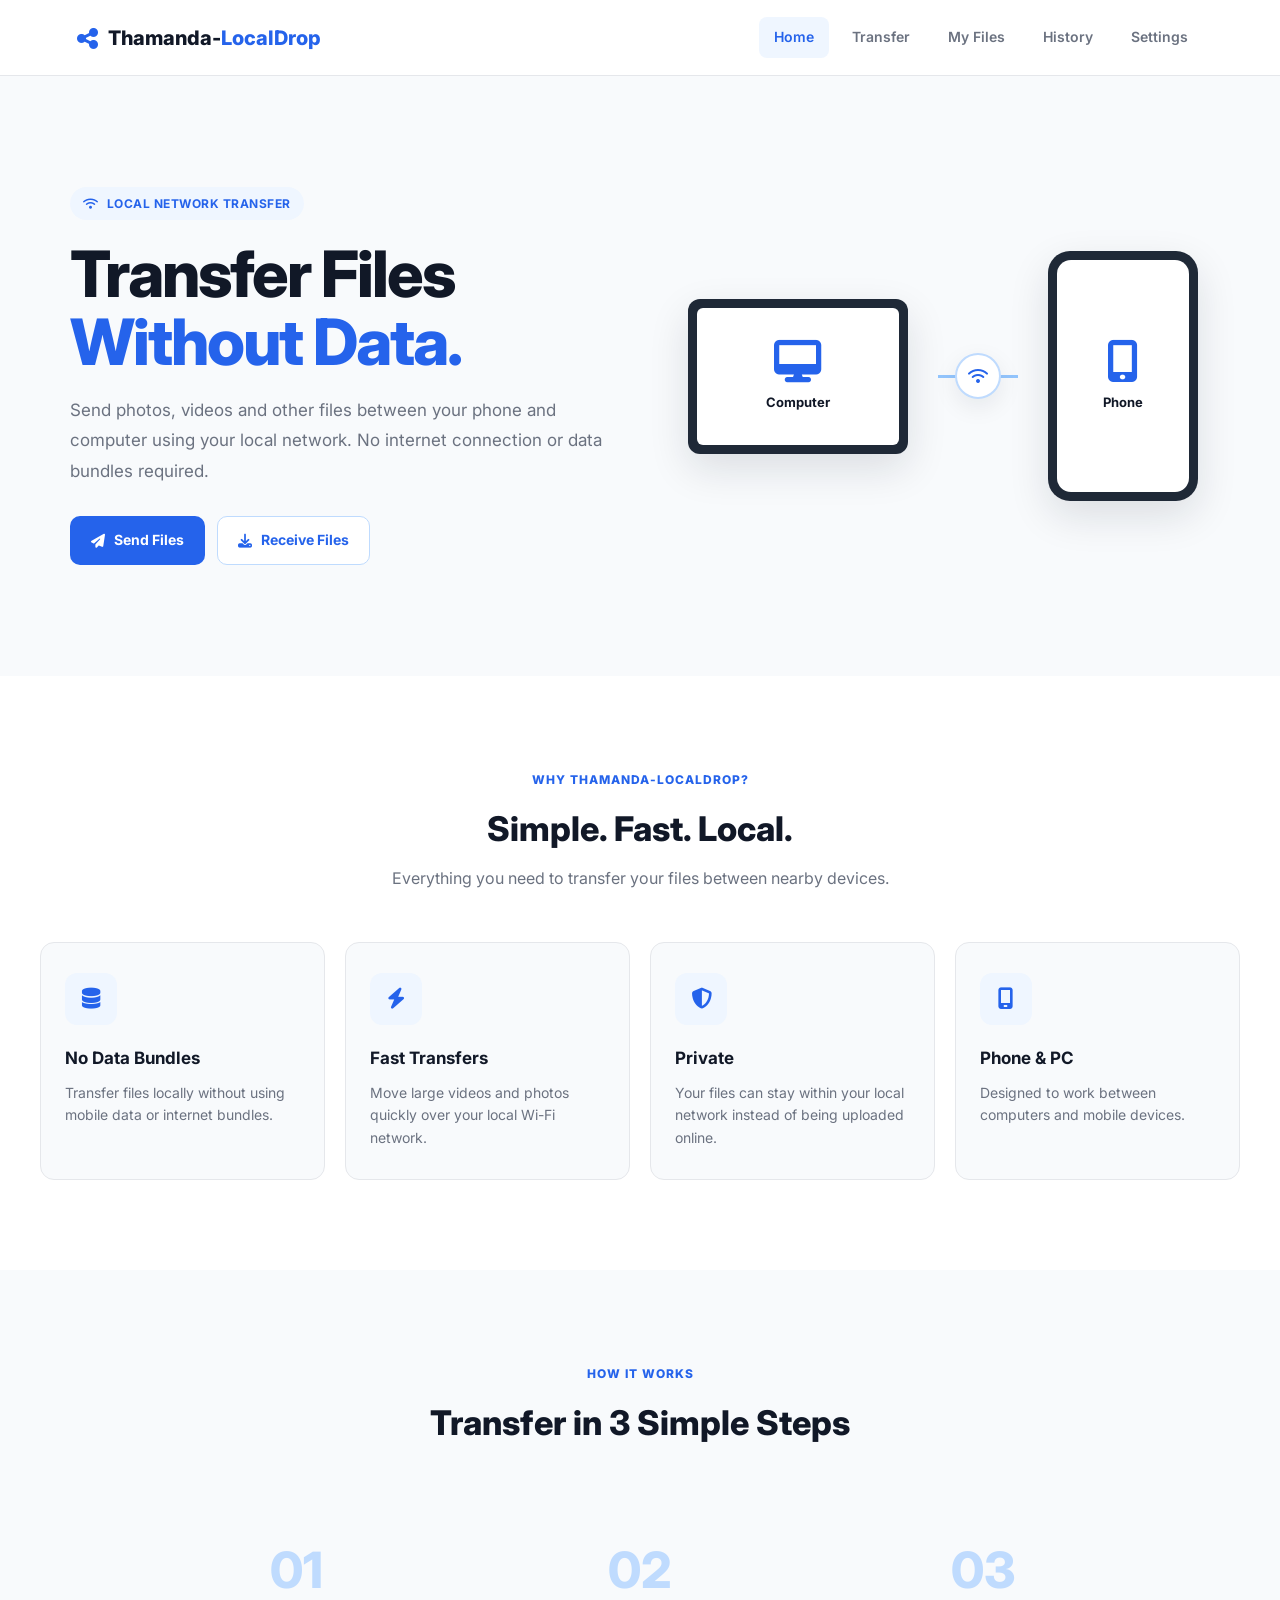
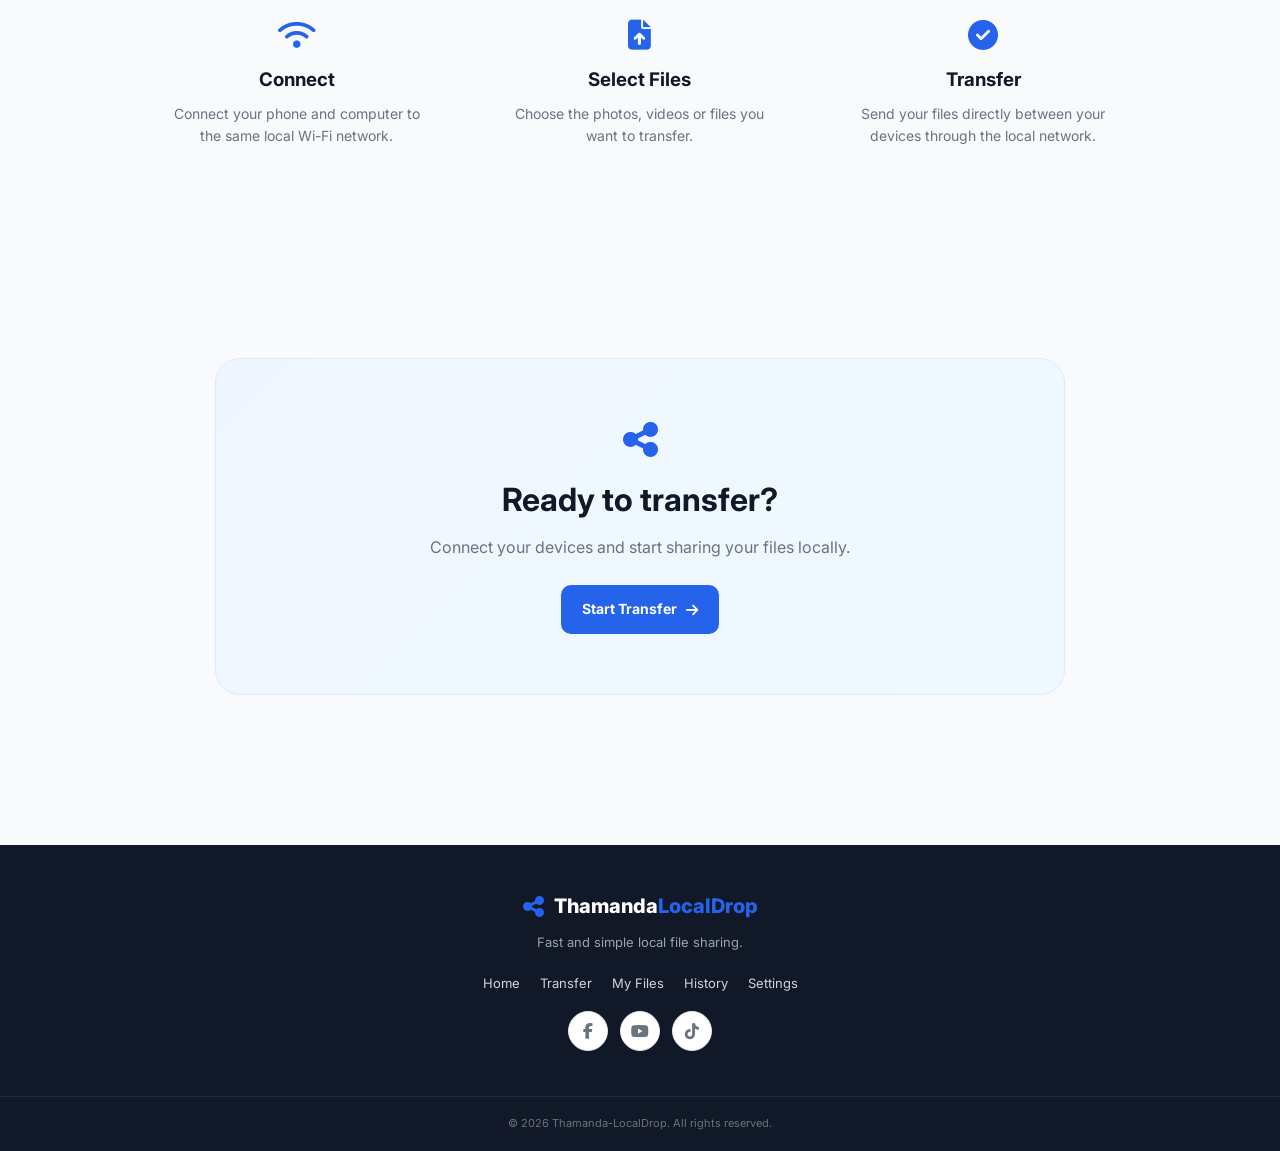
==== commit 90b45f0b: "yes sir" ====
--- a/index.html
+++ b/index.html
@@ -34,6 +34,7 @@
             <a href="transfer.html">Transfer</a>
             <a href="files.html">My Files</a>
             <a href="history.html">History</a>
+            <a href="setting.html">Settings</a>
         </nav>
 
         <button class="menu-btn" id="menuBtn">
@@ -343,8 +344,25 @@
                 <a href="transfer.html">Transfer</a>
                 <a href="files.html">My Files</a>
                 <a href="history.html">History</a>
-
-            </div>
+                <a href="setting.html">Settings</a>
+
+            </div>
+
+            <div class="social-links">
+
+    <a href="https://web.facebook.com/profile.php?id=61587791271068" aria-label="Facebook" title="Facebook">
+        <i class="fa-brands fa-facebook-f"></i>
+    </a>
+
+    <a href="http://www.youtube.com/@ThamandaZECMedia" aria-label="YouTube" title="YouTube">
+        <i class="fa-brands fa-youtube"></i>
+    </a>
+
+    <a href="https://www.tiktok.com/@thamandazambezi?is_from_webapp=1&sender_device=pc" aria-label="TikTok" title="TikTok">
+        <i class="fa-brands fa-tiktok"></i>
+    </a>
+
+</div>
 
         </div>
 
--- a/style.css
+++ b/style.css
@@ -2445,4 +2445,42 @@
 
 .no-scroll {
     overflow: hidden;
+}
+/* ================= SOCIAL MEDIA ================= */
+
+.social-links {
+    display: flex;
+    justify-content: center;
+    align-items: center;
+    gap: 12px;
+    margin-top: 18px;
+}
+
+.social-links a {
+    width: 40px;
+    height: 40px;
+
+    display: flex;
+    align-items: center;
+    justify-content: center;
+
+    border: 1px solid var(--border);
+    border-radius: 50%;
+
+    color: var(--muted);
+    background: var(--white);
+
+    text-decoration: none;
+
+    font-size: 16px;
+
+    transition: all 0.3s ease;
+}
+
+.social-links a:hover {
+    color: white;
+    background: var(--primary);
+    border-color: var(--primary);
+
+    transform: translateY(-3px);
 }
